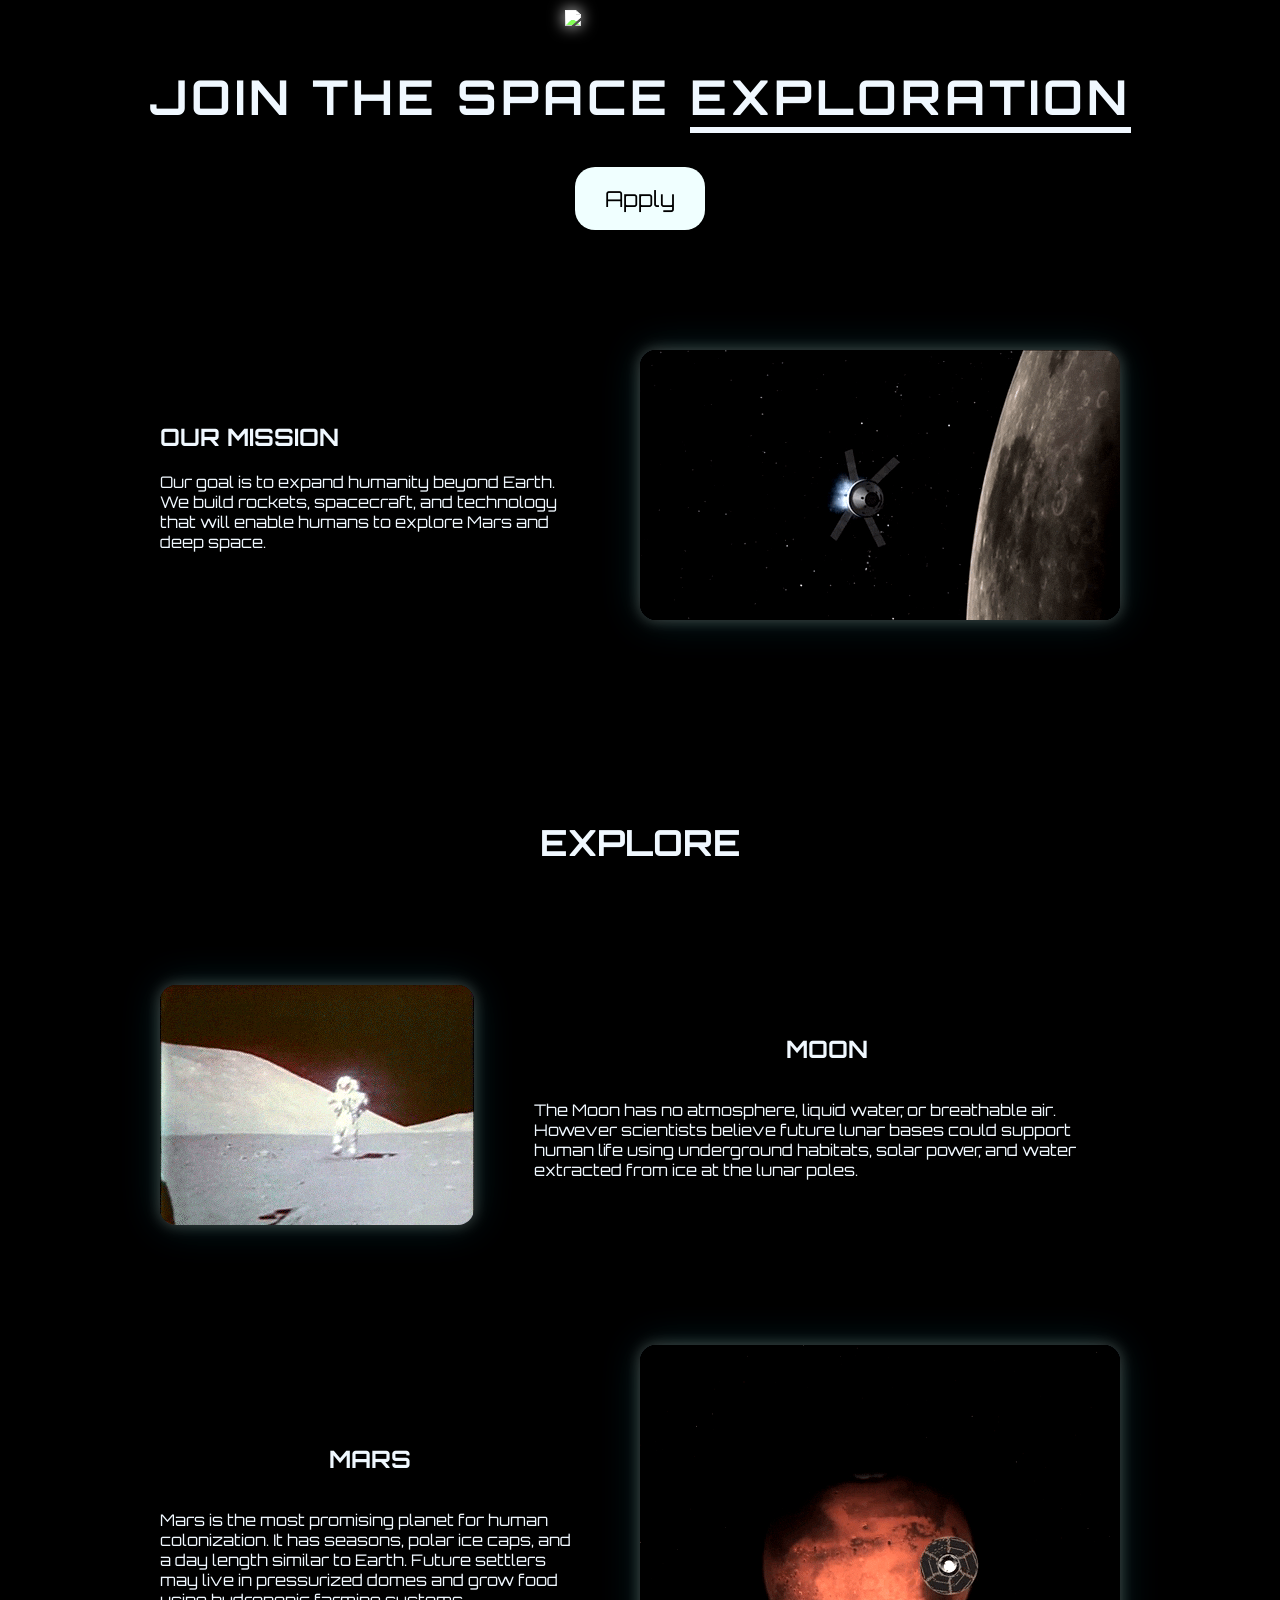
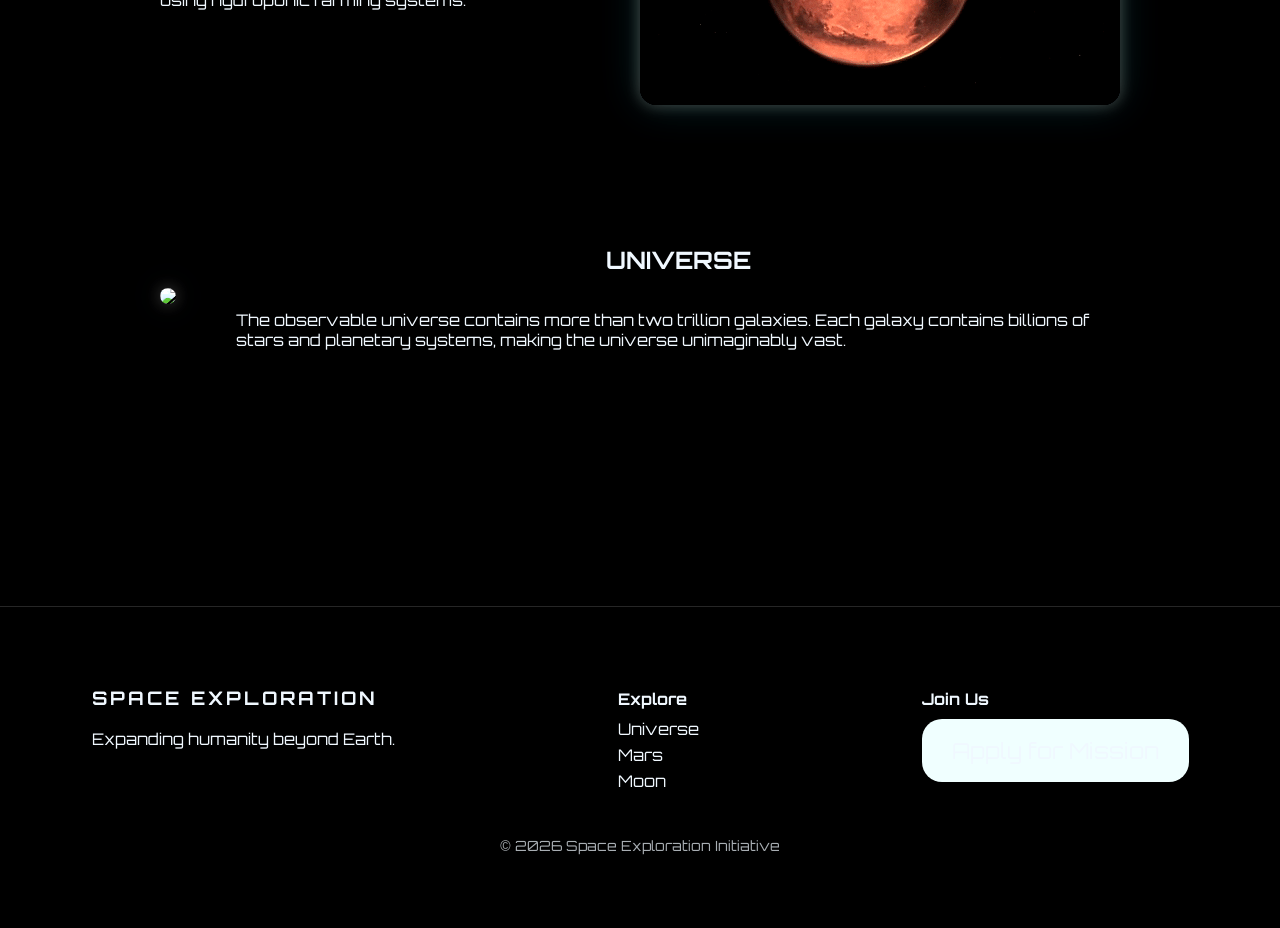
==== index.html @ b98fa5e6 "Add initial website files and assets" ====
<!DOCTYPE html>
<html lang="en">
<head>
    <meta charset="UTF-8">
    <meta name="viewport" content="width=device-width, initial-scale=1.0">
    <link rel="preconnect" href="https://fonts.googleapis.com">
    <link rel="preconnect" href="https://fonts.gstatic.com" crossorigin>
    
    <link href="https://fonts.googleapis.com/css2?family=Orbitron:wght@400..900&family=Playwrite+DE+SAS:wght@100..400&display=swap" rel="stylesheet">
    <link rel="stylesheet" href="styles.css">
    <title>Space Exploration</title>
</head>
<body>
    <!-- HEAD SECTION-->
     <section class="head">
        <img src="https://logosmarcas.net/wp-content/uploads/2020/09/SpaceX-Emblema.png" id="myLogo">
        <h1>JOIN THE SPACE <span class="underline"><a href="#explore" class="underline">EXPLORATION</a>
        </span></h1>
        <a href="apply.html" class="btn">Apply</a>
    </section>
    <!--OUR MISSION-->
    <section class="mission info">
        <div class="missionText">
            <h2>OUR MISSION</h2>
            <p>Our goal is to expand humanity beyond Earth.
            We build rockets, spacecraft, and technology that will
            enable humans to explore Mars and deep space.</p>


        </div>
        <img src="images/moon mars GIF by NASA.gif">

    </section>

    <!-- explore universe! -->
     <section class="explore" id="explore">
        <h2 class="exploreTitle">EXPLORE</h2>

        <div class="moon info">

            <img src="images/moon walk space GIF by US National Archives.gif">
            <div class="text">
                <h2>MOON</h2>
                <p>The Moon has no atmosphere, liquid water, or breathable air.
                However scientists believe future lunar bases could support
                human life using underground habitats, solar power, and
                water extracted from ice at the lunar poles.</p>
            </div>

        </div>
        <div class="mars info">
            <div class="text">
                <h2>MARS</h2>
                <p>Mars is the most promising planet for human colonization.
                It has seasons, polar ice caps, and a day length similar to Earth.
                Future settlers may live in pressurized domes and grow food
                using hydroponic farming systems.</p>
            </div>
            <img src="images/Outer Space GIF by NASA.gif">
        </div>
        <div class="universe info">
            <img src="images/Space Universe GIF.gif">
            <div class="text">
                <h2>UNIVERSE</h2>
                <p>The observable universe contains more than two trillion
                galaxies. Each galaxy contains billions of stars and
                planetary systems, making the universe unimaginably vast.</p>
            </div>

        </div>
     </section>
     <footer class="footer">

        <div class="footerContainer">

            <div class="footerBrand">
                <h3>SPACE EXPLORATION</h3>
                <p>Expanding humanity beyond Earth.</p>
            </div>

            <div class="footerLinks">
                <h4>Explore</h4>

                <a href="#explore">Universe</a>
                <a href="#explore">Mars</a>
                <a href="#explore">Moon</a>

            </div>

            <div class="footerApply">
                <h4>Join Us</h4>

                <a href="apply.html" class="btn">
                    Apply for Mission
                </a>

            </div>

        </div>

        <p class="copyright">
            © 2026 Space Exploration Initiative
        </p>

    </footer>


    <script src="script.js"></script>
</body>
</html>
---- styles.css ----
html{
    scroll-behavior:smooth;
    background:black;
    overscroll-behavior:none;
}

body{
    margin:0px;
    padding:0px;
    min-height: 100vh;
    color:aliceblue;
    background-image:linear-gradient(rgba(0,0,0,0.55), rgba(0,0,0,0.85)), url("images/Glow\ Black\ And\ White\ GIF\ by\ xponentialdesign.gif");
    background-size:cover;
    background-position:center;
    background-repeat:no-repeat;
    background-attachment: fixed;

    display:flex;
    flex-direction: column;
    align-items: center;
    font-family: "Orbitron", sans-serif;
    
    

}
#myLogo {
    margin-top: 10px;
    width:150px;
    filter: brightness(1.5) drop-shadow(0 0 8px white);
    /*mix-blend-mode: multiply; /* removes or blends bg*/
    /*filter: invert(); /* this is to change black logo into colors*/



}

.head,.applyPage,.applyForm{
    display: flex;
    flex-direction: column;
    justify-content: center;
    align-items: center;
}
h1{
    font-size:48px;
    letter-spacing: 4px;
}
.exploreTitle{
    text-align:center;
    font-size:36px;
    margin:80px 0 40px 0;
}

.btn{
    font-family: "Orbitron", sans-serif;
    color:black;
    padding:18px 30px;
    border-radius: 20px;
    background-color: azure;
    font-size:22px;
    cursor:pointer;

}
.btn:hover{
    background-color: rgb(168, 222, 222);
    transform: scale(1.05);
}
a{
    text-decoration: none;
    color:inherit;
}
.underline{
    border-bottom: 6px solid aliceblue;
    cursor:pointer;
}
.underline:hover{
    color: rgb(154, 225, 227);
    border-bottom:7px solid rgb(154, 225, 227);
    transform:scale(1.05);


}
.info img{
    border-radius:16px;
    box-shadow:
        0 0 15px rgba(255,255,255,0.25),
        0 0 40px rgba(0,180,255,0.15);

    filter: brightness(1.1) contrast(1.1);

    transition: transform 0.3s ease, box-shadow 0.3s ease;
}
.info img:hover{
    transform: scale(1.05);

    box-shadow:
        0 0 25px rgba(255,255,255,0.4),
        0 0 60px rgba(0,180,255,0.3);
}

.moon{
    margin-top: 5px;
}
.info{
    opacity:0;
    transform:translateY(60px);
    transition:all 0.8s ease;

    max-width:75%;
    margin:120px auto;

    display:flex;
    align-items:center;
    justify-content:space-between;

    gap:60px;
}
.info.show{
    opacity:1;
    transform:translateY(0);
}
.text{
    display:flex;
    flex-direction: column;
    align-items: center;
}

.applyForm div{
    margin:15px 0;
}
.applyForm input,
.applyForm textarea{
    font-family: "Orbitron", sans-serif;
    font-weight: 600;
    font-size: medium;
    background-color: rgb(92, 120, 120);

    width:320px;
    padding:10px;

    border-radius:8px;
    border:none;

    margin-top:6px;

    
}

.applyForm{

    background:rgba(0,0,0,0.65);

    padding:40px 60px;

    border-radius:16px;

    backdrop-filter:blur(6px);

    box-shadow:
        0 0 20px rgba(255,255,255,0.15);

}

.footer{

    margin-top:120px;
    padding:60px 40px;

    width:100%;

    background:rgba(0,0,0,0.85);

    border-top:1px solid rgba(255,255,255,0.15);

}

.footerContainer{

    display:flex;
    justify-content:space-around;
    align-items:flex-start;

    gap:40px;

}

.footer h3{
    letter-spacing:3px;
}

.footer h4{
    margin-bottom:10px;
}

.footer a{

    display:block;
    text-decoration:none;
    color:aliceblue;

    margin:6px 0;

}

.footer a:hover{

    color:rgb(154,225,227);

}

.copyright{

    margin-top:40px;

    text-align:center;

    font-size:14px;

    opacity:0.7;

}
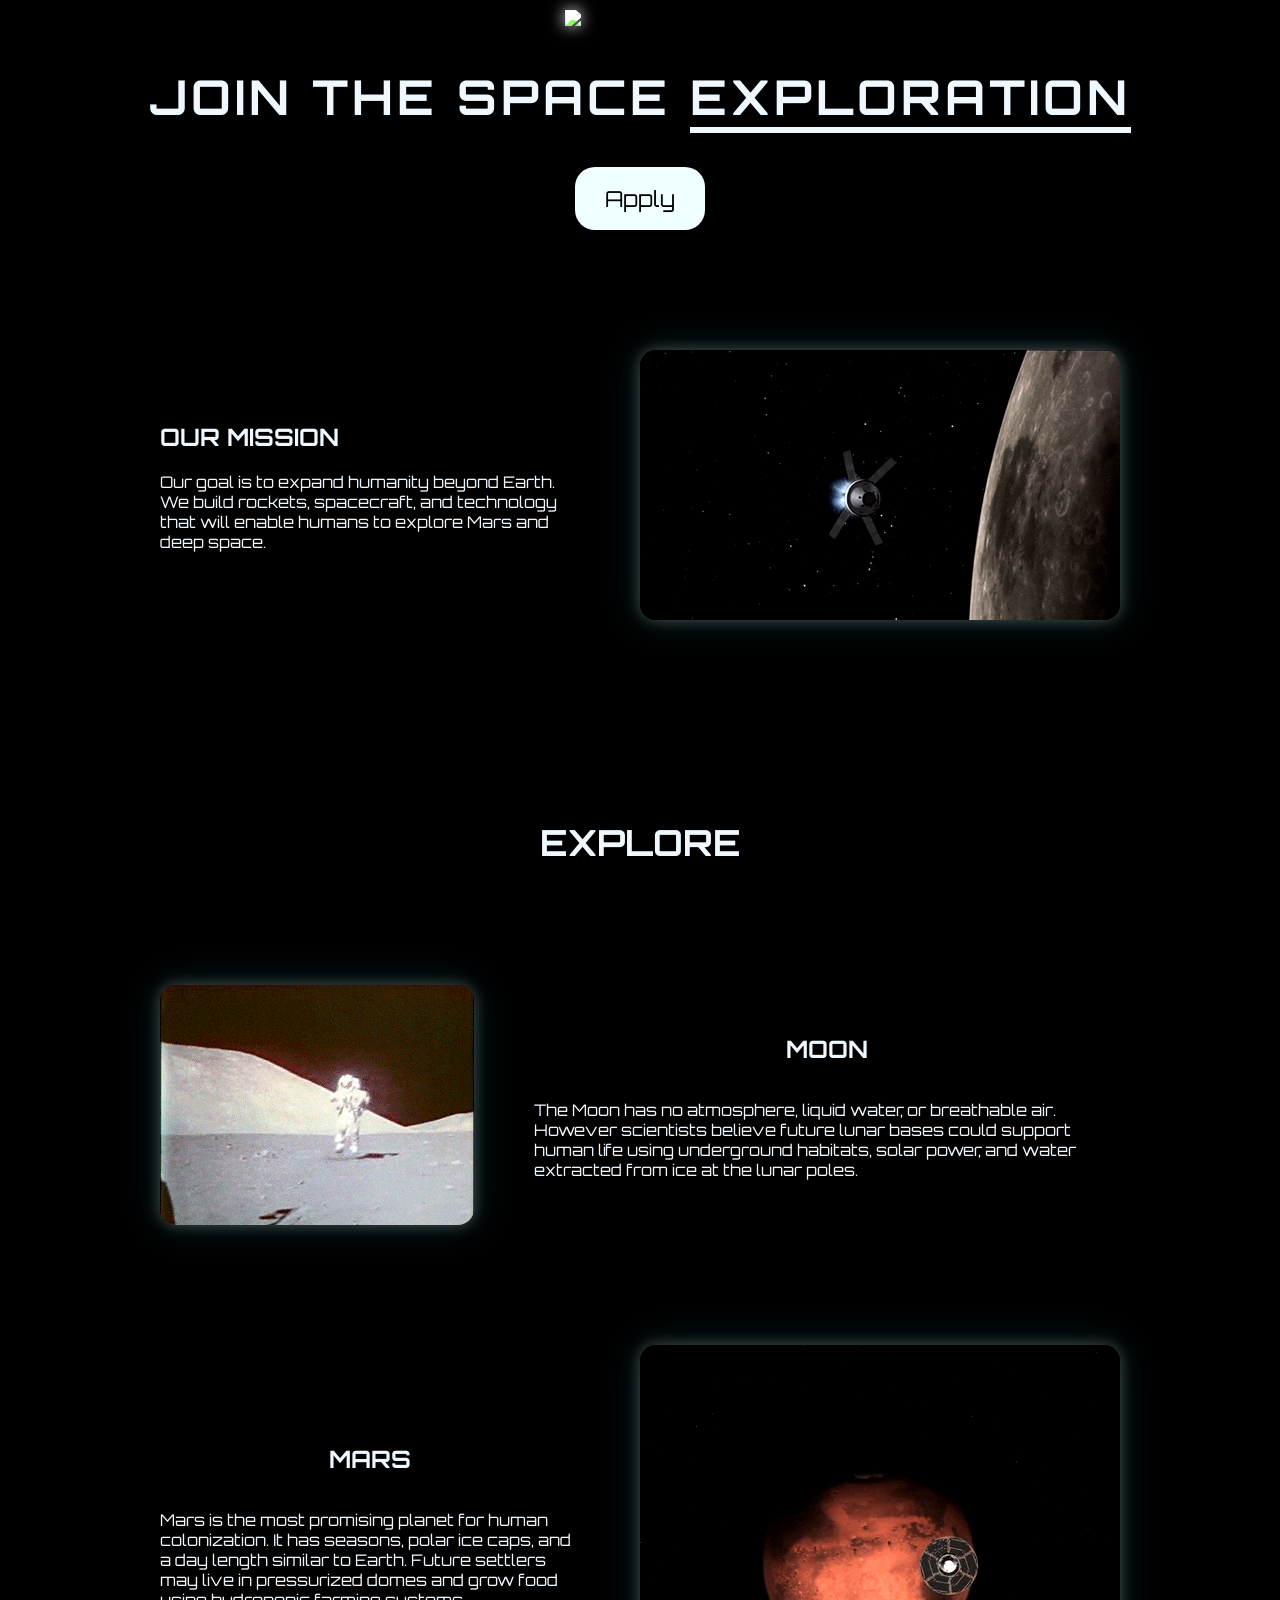
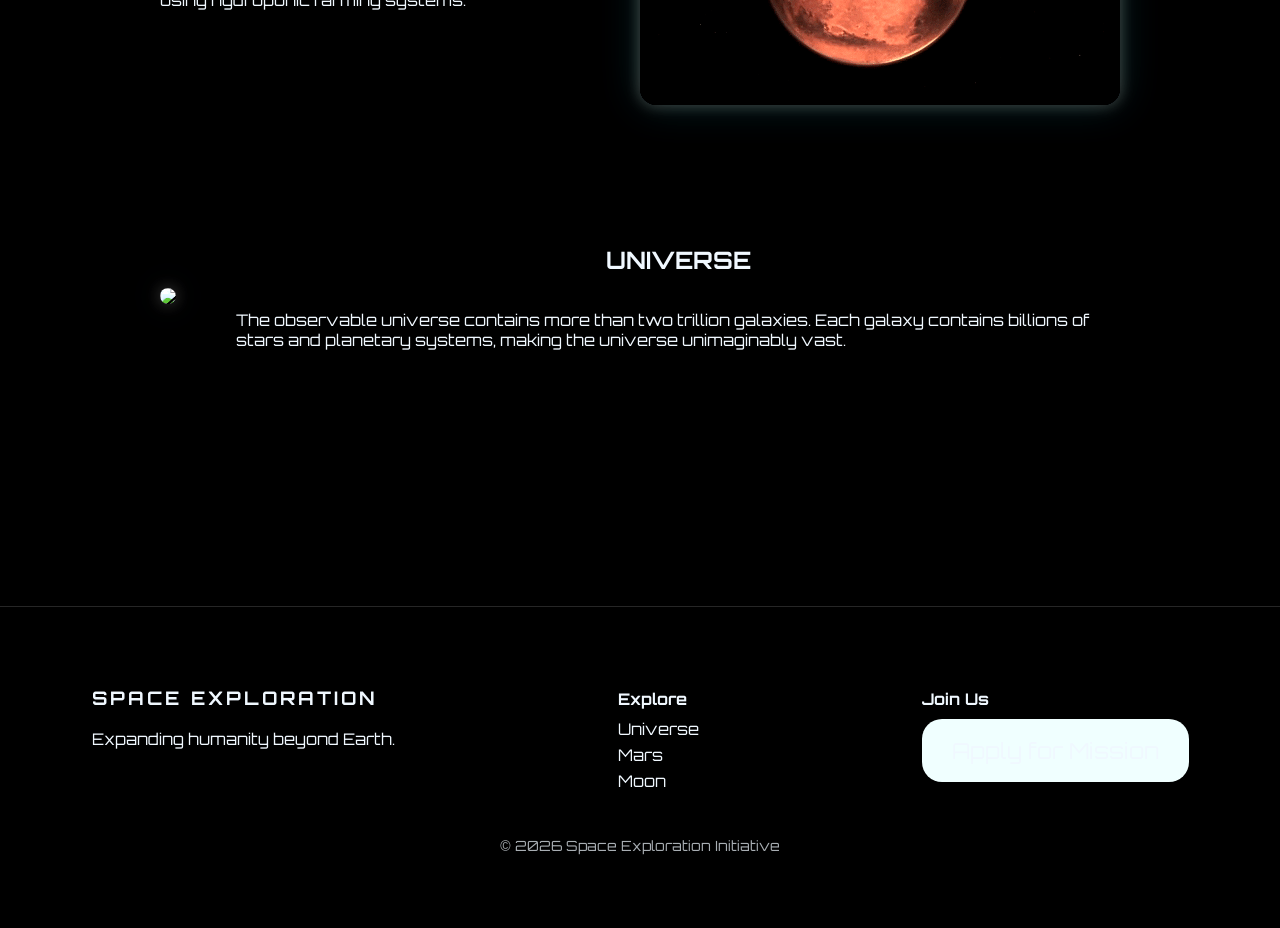
==== commit ed920795: "Added favicon" ====
--- a/index.html
+++ b/index.html
@@ -5,7 +5,7 @@
     <meta name="viewport" content="width=device-width, initial-scale=1.0">
     <link rel="preconnect" href="https://fonts.googleapis.com">
     <link rel="preconnect" href="https://fonts.gstatic.com" crossorigin>
-    
+    <link rel="icon" type="image/png" href="images/logoo.png">
     <link href="https://fonts.googleapis.com/css2?family=Orbitron:wght@400..900&family=Playwrite+DE+SAS:wght@100..400&display=swap" rel="stylesheet">
     <link rel="stylesheet" href="styles.css">
     <title>Space Exploration</title>
